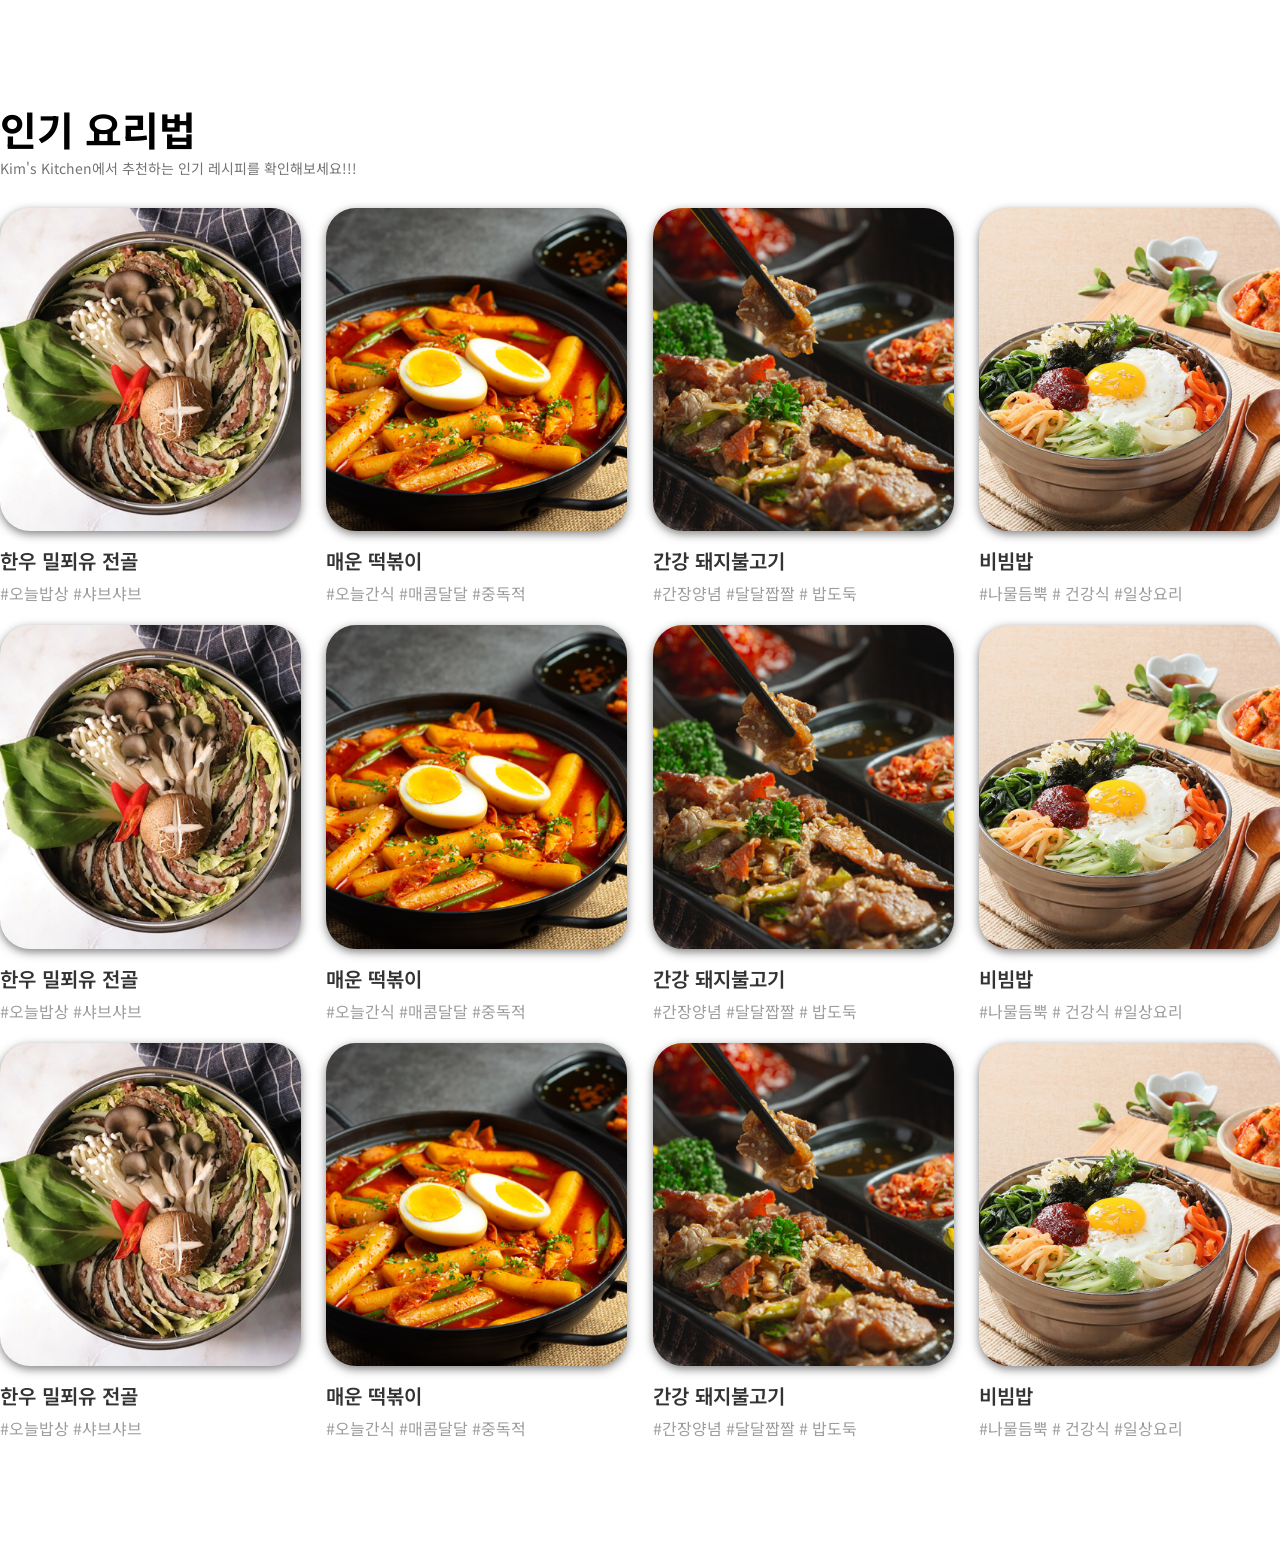
==== index.html @ 0e6674b8 "파일명 변경" ====
<!DOCTYPE html>
<html lang="ko">

<head>
    <meta charset="UTF-8">
    <title>layout_250929_ssam.html</title>
    <link
        href="https://fonts.googleapis.com/css2?family=Noto+Sans+KR&family=Noto+Sans:ital,wght@0,100..900;1,100..900&family=Sunflower:wght@300&display=swap"
        rel="stylesheet">
    <link rel="stylesheet" href="css/layout_250929_ssam.css">
</head>

<body>


    <section>
        <div class="recipe">
            <div class="title">
                <h2>인기 요리법</h2>
                <p>Kim's Kitchen에서 추천하는 인기 레시피를 확인해보세요!!!</p>
            </div>

            <div class="content clear">

                <div class="box"><a href="#"><img src="img/example1/shabu_1.jpg" alt="한우 밀푀유 전골"></a>
                    <h3 class="name"><a href="detail/recipe-detail1.html">한우 밀푀유 전골</a></h3>
                    <p class="tag">#오늘밥상 #샤브샤브</p>
                </div>
                <div class="box"><a href="detail/recipe-detail2.html"><img src="img/example1/tteokbokki_1.jpg" alt="매운 떡볶이"></a>
                    <h3 class="name"><a href="detail/recipe-detail2.html">매운 떡볶이</a></h3>
                    <p class="tag">#오늘간식 #매콤달달 #중독적</p>
                </div>
                <div class="box"><a href="detail/recipe-detail3.html"><img src="img/example1/bulgogi_1.jpg" alt="간강 돼지불고기"></a>
                    <h3 class="name"><a href="detail/recipe-detail3.html">간강 돼지불고기</a></h3>
                    <p class="tag">#간장양념 #달달짭짤 # 밥도둑</p>
                </div>
                <div class="box"><a href="detail/recipe-detail4.html"><img src="img/example1/bibimbap_1.jpg" alt="비빔밥"></a>
                    <h3 class="name"><a href="detail/recipe-detail4.html">비빔밥</a></h3>
                    <p class="tag">#나물듬뿍 # 건강식 #일상요리</p>
                </div>



                <!-- !!추가!! -->
                <div class="box"><a href="#"><img src="img/example1/shabu_1.jpg" alt="한우 밀푀유 전골"></a>
                    <h3 class="name"><a href="#">한우 밀푀유 전골</a></h3>
                    <p class="tag">#오늘밥상 #샤브샤브</p>
                </div>
                <div class="box"><a href="#"><img src="img/example1/tteokbokki_1.jpg" alt="매운 떡볶이"></a>
                    <h3 class="name"><a href="#">매운 떡볶이</a></h3>
                    <p class="tag">#오늘간식 #매콤달달 #중독적</p>
                </div>
                <div class="box"><a href="#"><img src="img/example1/bulgogi_1.jpg" alt="간강 돼지불고기"></a>
                    <h3 class="name"><a href="#">간강 돼지불고기</a></h3>
                    <p class="tag">#간장양념 #달달짭짤 # 밥도둑</p>
                </div>
                <div class="box"><a href="#"><img src="img/example1/bibimbap_1.jpg" alt="비빔밥"></a>
                    <h3 class="name"><a href="#">비빔밥</a></h3>
                    <p class="tag">#나물듬뿍 # 건강식 #일상요리</p>
                </div>

                <!-- !!추가!! -->
                <div class="box"><a href="#"><img src="img/example1/shabu_1.jpg" alt="한우 밀푀유 전골"></a>
                    <h3 class="name"><a href="#">한우 밀푀유 전골</a></h3>
                    <p class="tag">#오늘밥상 #샤브샤브</p>
                </div>
                <div class="box"><a href="#"><img src="img/example1/tteokbokki_1.jpg" alt="매운 떡볶이"></a>
                    <h3 class="name"><a href="#">매운 떡볶이</a></h3>
                    <p class="tag">#오늘간식 #매콤달달 #중독적</p>
                </div>
                <div class="box"><a href="#"><img src="img/example1/bulgogi_1.jpg" alt="간강 돼지불고기"></a>
                    <h3 class="name"><a href="#">간강 돼지불고기</a></h3>
                    <p class="tag">#간장양념 #달달짭짤 # 밥도둑</p>
                </div>
                <div class="box"><a href="#"><img src="img/example1/bibimbap_1.jpg" alt="비빔밥"></a>
                    <h3 class="name"><a href="#">비빔밥</a></h3>
                    <p class="tag">#나물듬뿍 # 건강식 #일상요리</p>
                </div>








                <!--::after/float 끝-->
            </div>
        </div>
    </section>




</body>

</html>
---- css/layout_250929_ssam.css ----
@charset "UTF-8"

body {
    background-color: bisque;
}

/*************** reset : 초기화 시킴 ***********************************************************/
* {
    margin: 0;
    padding: 0;
}


ul,
ol,
li {
    list-style: none;
}

h1,
h2,
h3,
h4,
h5,
h6 {
    font-size: 100%;
    /* 현재 설정된 기본값을 그대로 쓰겠다!!! */
    font-weight: normal;
    /* 기본값 : 400 */
}

a {
    text-decoration: none;
    color: black;
}

.recipe {
    background-color: rgb(255, 255, 255);
    width: 1280px;
    margin: 0 auto;
}

section{
    width:100%;
    background-color: #ffe4e4;
    padding:100px auto;

}
.content .name {
    display: block;
}




body {
    font-family: "Noto Sans KR", sans-serif;
    font-weight: 400;
}

.recipe {
    /*   width: 90%; */
    width: 1280px;

    margin: 100px auto;
   /*  outline: 1px solid red; */
}

.recipe .title {
    /*   background-color: yellow; */
    margin-bottom: 30px;
}

.recipe .title h2 {
    font-size: 40px;
    font-weight: 700;
}

.recipe .title p {
    font-size: 14px;
    color: rgb(115, 115, 115);
}

.recipe .content {
   /*  background-color: yellowgreen; */
    /* outline: 1px solid red; */ 
}
/* float된 요소에 width 값이 설정되지 않았을경우, 내용만큼의 너비(width)를 갖는다!!!! */


.recipe .content .box {
  /*   outline: 1px solid blue; */
    float: left;
    
   /* 1)전체 공간의 1/4로 설정
    width: 25%;
    padding: 0 20px;
    box-sizing: border-box; */
    
    
    /* 2)여백을 제외한 너비설정 */
    width:23.5%;
    /* margin-left: 2%;  여백크기*/

    margin-bottom:20px;


}

.recipe .content .box ~ .box{/* 첫째 박스 빼고 둘째부터 마지막까지 선택(무조건!!!!) */
    margin-left:2%;
}



.recipe .content .box:first-child{/* 첫째만 선택해 */
    margin-left: 0;
}
.recipe .content .box:nth-child(4n+1){ 
    margin-left: 0;
}

.recipe .content .box img {
    background-color: brown;
    width:100%;
    border-radius: 30px;
    box-shadow: 0 3px 10px rgba(0,0,0,0.5);
    margin-bottom:10px


}

.recipe .content .box h3 {
    font-size: 20px;
    font-weight:600 ;
    margin-bottom:6px;
}

.recipe .content .box h3 a {
    color:#333;
}
.recipe .content .box h3 a:hover {
    color:#ffacac;
    text-decoration: underline;
    color:tomato;
}


.recipe .content .box p {
        color:
        #9d9d9d;
        /* font-size:17px; */
}





/************** common : 공통으로 사용할 디자인  **************************************************/

/* float 해제를 위한 클래스 */
.clear::after {
    content: "";
    display: block;
    clear: both;
    
    content:"";
	display:block;
	clear:both;
}

클래스 clear를 임의로 만들고 거기에 가상요소를 만든다는뜻
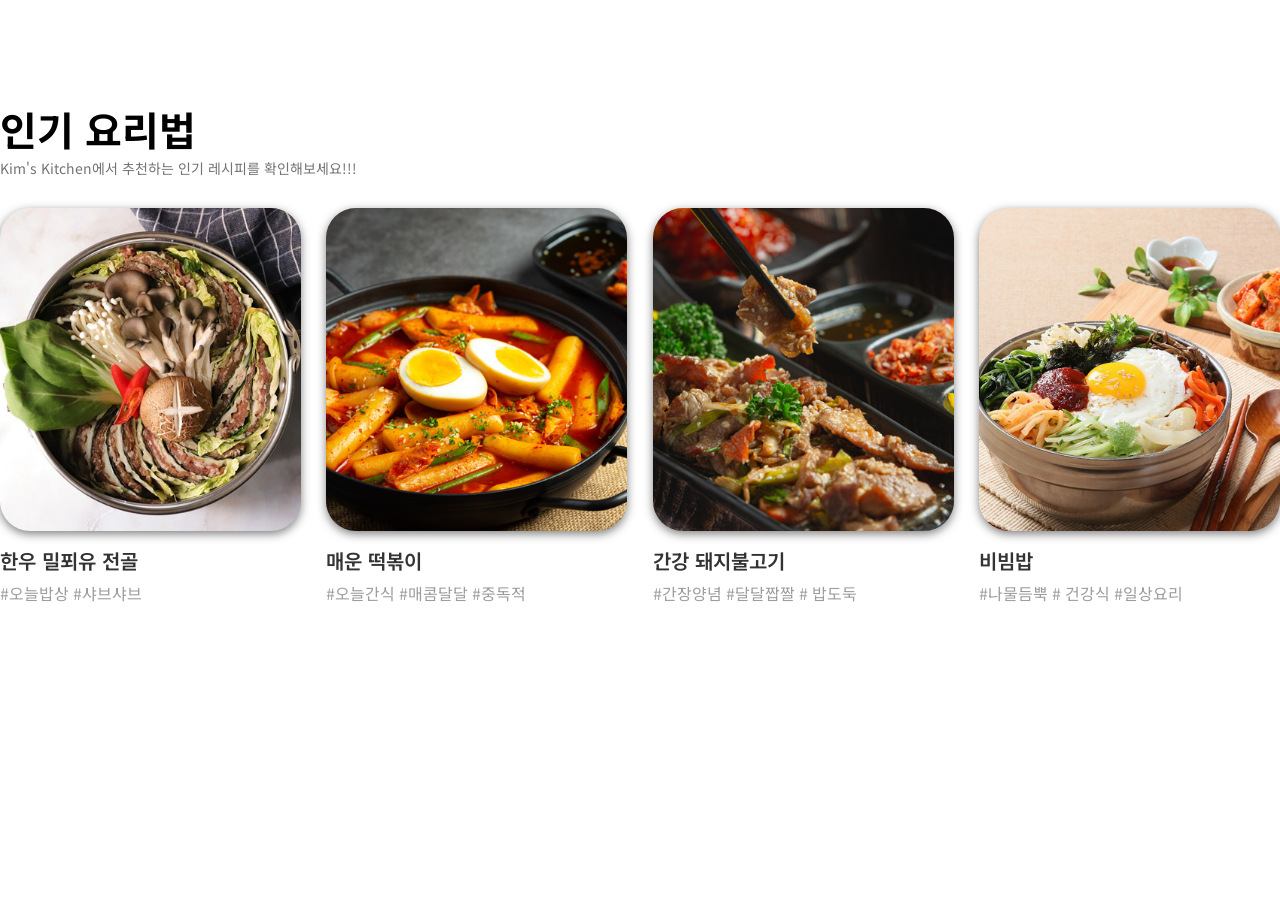
==== commit c7a8f547: "반복내용 삭제" ====
--- a/index.html
+++ b/index.html
@@ -41,41 +41,6 @@
 
 
 
-                <!-- !!추가!! -->
-                <div class="box"><a href="#"><img src="img/example1/shabu_1.jpg" alt="한우 밀푀유 전골"></a>
-                    <h3 class="name"><a href="#">한우 밀푀유 전골</a></h3>
-                    <p class="tag">#오늘밥상 #샤브샤브</p>
-                </div>
-                <div class="box"><a href="#"><img src="img/example1/tteokbokki_1.jpg" alt="매운 떡볶이"></a>
-                    <h3 class="name"><a href="#">매운 떡볶이</a></h3>
-                    <p class="tag">#오늘간식 #매콤달달 #중독적</p>
-                </div>
-                <div class="box"><a href="#"><img src="img/example1/bulgogi_1.jpg" alt="간강 돼지불고기"></a>
-                    <h3 class="name"><a href="#">간강 돼지불고기</a></h3>
-                    <p class="tag">#간장양념 #달달짭짤 # 밥도둑</p>
-                </div>
-                <div class="box"><a href="#"><img src="img/example1/bibimbap_1.jpg" alt="비빔밥"></a>
-                    <h3 class="name"><a href="#">비빔밥</a></h3>
-                    <p class="tag">#나물듬뿍 # 건강식 #일상요리</p>
-                </div>
-
-                <!-- !!추가!! -->
-                <div class="box"><a href="#"><img src="img/example1/shabu_1.jpg" alt="한우 밀푀유 전골"></a>
-                    <h3 class="name"><a href="#">한우 밀푀유 전골</a></h3>
-                    <p class="tag">#오늘밥상 #샤브샤브</p>
-                </div>
-                <div class="box"><a href="#"><img src="img/example1/tteokbokki_1.jpg" alt="매운 떡볶이"></a>
-                    <h3 class="name"><a href="#">매운 떡볶이</a></h3>
-                    <p class="tag">#오늘간식 #매콤달달 #중독적</p>
-                </div>
-                <div class="box"><a href="#"><img src="img/example1/bulgogi_1.jpg" alt="간강 돼지불고기"></a>
-                    <h3 class="name"><a href="#">간강 돼지불고기</a></h3>
-                    <p class="tag">#간장양념 #달달짭짤 # 밥도둑</p>
-                </div>
-                <div class="box"><a href="#"><img src="img/example1/bibimbap_1.jpg" alt="비빔밥"></a>
-                    <h3 class="name"><a href="#">비빔밥</a></h3>
-                    <p class="tag">#나물듬뿍 # 건강식 #일상요리</p>
-                </div>
 
 
 
@@ -94,4 +59,4 @@
 
 </body>
 
-</html>+</html>
